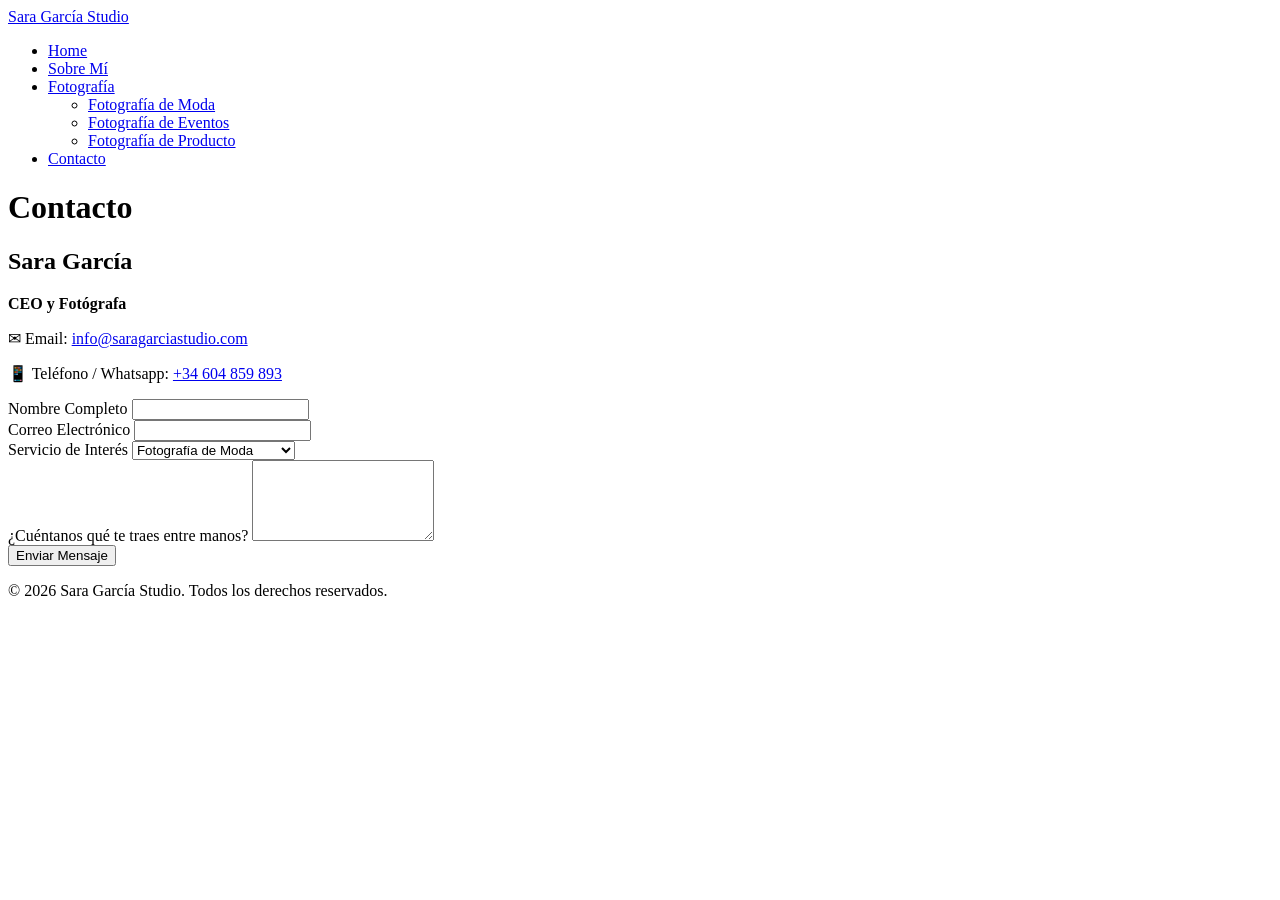
==== contacto.html @ e0ee035c "Create contacto.html" ====
<!DOCTYPE html>
<html lang="es">
<head>
    <meta charset="UTF-8">
    <meta name="viewport" content="width=device-width, initial-scale=1.0">
    <title>Contacto | Sara García Studio</title>
    <meta name="description" content="Ponte en contacto con Sara García Studio para presupuestos o dudas sobre servicios de fotografía y maquillaje.">
    <link rel="stylesheet" href="css/style.css">
</head>
<body>

    <header>
        <nav class="navbar">
            <a href="index.html" class="logo">Sara García Studio</a>
            <ul class="nav-links">
                <li><a href="index.html">Home</a></li>
                <li><a href="sobre-mi.html">Sobre Mí</a></li>
                <li class="dropdown">
                    <a href="#">Fotografía</a>
                    <ul class="dropdown-menu">
                        <li><a href="fotografia-moda.html">Fotografía de Moda</a></li>
                        <li><a href="fotografia-eventos.html">Fotografía de Eventos</a></li>
                        <li><a href="fotografia-producto.html">Fotografía de Producto</a></li>
                    </ul>
                </li>
                <li><a href="contacto.html">Contacto</a></li>
            </ul>
        </nav>
    </header>

    <main class="container page-padding">
        <h1>Contacto</h1>
        
        <div class="contacto-grid">
            <div class="contacto-info">
                <h2>Sara García</h2>
                <p><strong>CEO y Fotógrafa</strong></p>
                <p>✉ Email: <a href="mailto:info@saragarciastudio.com">info@saragarciastudio.com</a></p>
                <p>📱 Teléfono / Whatsapp: <a href="tel:+34604859893">+34 604 859 893</a></p>
            </div>

            <form class="contacto-form" action="#" method="POST">
                <div class="form-group">
                    <label for="nombre">Nombre Completo</label>
                    <input type="text" id="nombre" name="nombre" required>
                </div>
                <div class="form-group">
                    <label for="email">Correo Electrónico</label>
                    <input type="email" id="email" name="email" required>
                </div>
                <div class="form-group">
                    <label for="servicio">Servicio de Interés</label>
                    <select id="servicio" name="servicio">
                        <option value="moda">Fotografía de Moda</option>
                        <option value="producto">Fotografía de Producto</option>
                        <option value="eventos">Fotografía de Eventos</option>
                        <option value="maquillaje">Maquillaje</option>
                        <option value="otro">Otro / Consulta General</option>
                    </select>
                </div>
                <div class="form-group">
                    <label for="mensaje">¿Cuéntanos qué te traes entre manos?</label>
                    <textarea id="mensaje" name="mensaje" rows="5" required></textarea>
                </div>
                <button type="submit" class="btn">Enviar Mensaje</button>
            </form>
        </div>
    </main>

    <footer>
        <div class="container">
            <p>&copy; 2026 Sara García Studio. Todos los derechos reservados.</p>
        </div>
    </footer>

</body>
</html>
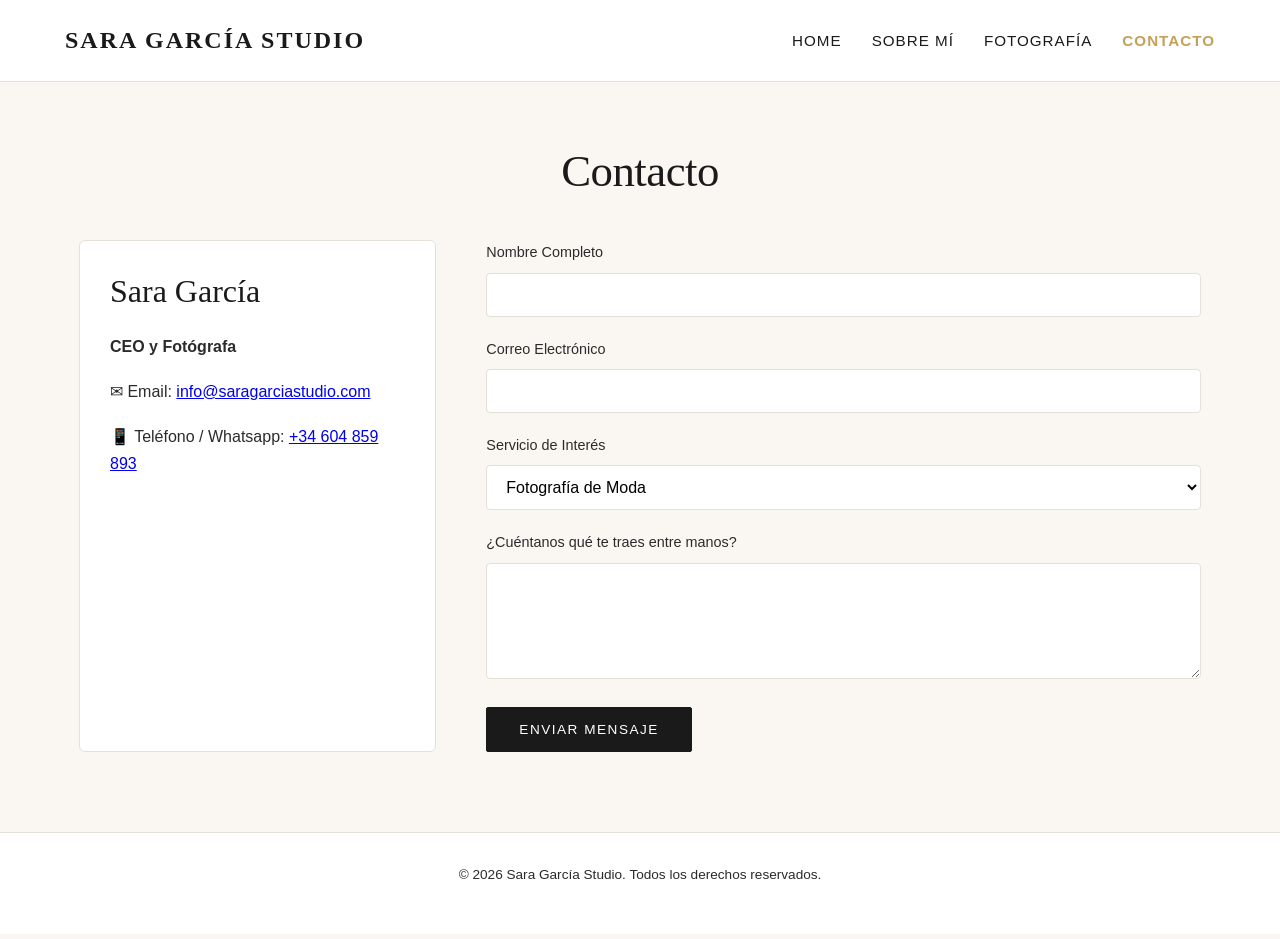
==== commit ad34f7bb: "Update contacto.html" ====
--- a/contacto.html
+++ b/contacto.html
@@ -72,6 +72,6 @@
             <p>&copy; 2026 Sara García Studio. Todos los derechos reservados.</p>
         </div>
     </footer>
-
+   <script src="js/script.js"></script>
 </body>
 </html>
--- a/css/style.css
+++ b/css/style.css
@@ -0,0 +1,288 @@
+/* ==========================================
+   SARA GARCÍA STUDIO - HOJA DE ESTILOS CSS
+   ========================================== */
+
+/* 1. Variables Globales y Reset */
+:root {
+    --primary-color: #1a1a1a;
+    --accent-color: #c5a059;
+    --light-bg: #faf7f2;
+    --card-bg: #ffffff;
+    --text-color: #2b2b2b;
+    --muted-text: #666666;
+    --border-color: #e5e0d8;
+    --font-heading: 'Playfair Display', Georgia, serif;
+    --font-body: 'Plus Jakarta Sans', -apple-system, BlinkMacSystemFont, "Segoe UI", Roboto, sans-serif;
+    --transition-speed: 0.3s;
+}
+
+*, *::before, *::after {
+    box-sizing: border-box;
+    margin: 0;
+    padding: 0;
+}
+
+html {
+    scroll-behavior: smooth;
+}
+
+body {
+    font-family: var(--font-body);
+    color: var(--text-color);
+    background-color: var(--light-bg);
+    line-height: 1.7;
+    font-size: 16px;
+}
+
+/* 2. Maquetación y Contenedores */
+.container {
+    width: 90%;
+    max-width: 1200px;
+    margin: 0 auto;
+    padding: 0 15px;
+}
+
+.page-padding {
+    padding-top: 60px;
+    padding-bottom: 80px;
+}
+
+/* 3. Tipografía y Encabezados */
+h1, h2, h3, h4 {
+    font-family: var(--font-heading);
+    color: var(--primary-color);
+    font-weight: 500;
+    line-height: 1.3;
+}
+
+h1 {
+    font-size: 2.8rem;
+    margin-bottom: 25px;
+    text-align: center;
+    letter-spacing: -0.5px;
+}
+
+h2 {
+    font-size: 2rem;
+    margin-bottom: 20px;
+}
+
+p {
+    margin-bottom: 18px;
+    color: var(--text-color);
+}
+
+p.lead {
+    font-size: 1.2rem;
+    font-weight: 300;
+    color: var(--muted-text);
+}
+
+/* 4. Navegación / Header */
+header {
+    background-color: #ffffff;
+    border-bottom: 1px solid var(--border-color);
+    position: sticky;
+    top: 0;
+    z-index: 1000;
+}
+
+.navbar {
+    display: flex;
+    justify-content: space-between;
+    align-items: center;
+    max-width: 1200px;
+    margin: 0 auto;
+    padding: 20px 25px;
+}
+
+.logo {
+    font-family: var(--font-heading);
+    font-size: 1.5rem;
+    letter-spacing: 2px;
+    text-transform: uppercase;
+    text-decoration: none;
+    color: var(--primary-color);
+    font-weight: 600;
+}
+
+.nav-links {
+    display: flex;
+    list-style: none;
+    gap: 30px;
+    align-items: center;
+}
+
+.nav-links a {
+    text-decoration: none;
+    color: var(--primary-color);
+    font-size: 0.95rem;
+    text-transform: uppercase;
+    letter-spacing: 1px;
+    transition: color var(--transition-speed);
+}
+
+.nav-links a:hover {
+    color: var(--accent-color);
+}
+
+/* Menú Desplegable */
+.dropdown {
+    position: relative;
+}
+
+.dropdown-menu {
+    display: none;
+    position: absolute;
+    top: 100%;
+    left: 0;
+    background-color: #ffffff;
+    box-shadow: 0 10px 25px rgba(0,0,0,0.08);
+    list-style: none;
+    padding: 15px 0;
+    min-width: 220px;
+    border-radius: 4px;
+    border: 1px solid var(--border-color);
+}
+
+.dropdown:hover .dropdown-menu {
+    display: block;
+}
+
+.dropdown-menu li a {
+    padding: 10px 20px;
+    display: block;
+    text-transform: none;
+    font-size: 0.9rem;
+}
+
+.dropdown-menu li a:hover {
+    background-color: var(--light-bg);
+}
+
+/* 5. Botones */
+.btn {
+    display: inline-block;
+    padding: 14px 32px;
+    background-color: var(--primary-color);
+    color: #ffffff;
+    text-decoration: none;
+    text-transform: uppercase;
+    font-size: 0.85rem;
+    letter-spacing: 1.5px;
+    border-radius: 2px;
+    border: 1px solid var(--primary-color);
+    transition: all var(--transition-speed) ease;
+    cursor: pointer;
+}
+
+.btn:hover {
+    background-color: transparent;
+    color: var(--primary-color);
+}
+
+/* 6. Bloques de Servicios & Galerías */
+.servicio-bloque {
+    margin-bottom: 70px;
+    background: var(--card-bg);
+    padding: 40px;
+    border-radius: 6px;
+    border: 1px solid var(--border-color);
+}
+
+.galeria {
+    display: grid;
+    gap: 20px;
+    margin-top: 30px;
+}
+
+.grid-1 { grid-template-columns: 1fr; }
+.grid-2 { grid-template-columns: repeat(2, 1fr); }
+.grid-3 { grid-template-columns: repeat(3, 1fr); }
+.grid-4 { grid-template-columns: repeat(4, 1fr); }
+
+.galeria img {
+    width: 100%;
+    height: 380px;
+    object-fit: cover;
+    border-radius: 4px;
+    transition: transform 0.4s ease, box-shadow 0.4s ease;
+}
+
+.galeria img:hover {
+    transform: translateY(-5px);
+    box-shadow: 0 12px 25px rgba(0,0,0,0.12);
+}
+
+/* 7. Sección CTA */
+.cta {
+    text-align: center;
+    padding: 60px 20px;
+    background-color: var(--primary-color);
+    color: #ffffff;
+    border-radius: 6px;
+    margin-top: 50px;
+}
+
+.cta h2 {
+    color: #ffffff;
+    margin-bottom: 25px;
+}
+
+/* 8. Formulario de Contacto */
+.contacto-grid {
+    display: grid;
+    grid-template-columns: 1fr 2fr;
+    gap: 50px;
+    margin-top: 40px;
+}
+
+.contacto-info {
+    background-color: var(--card-bg);
+    padding: 30px;
+    border-radius: 6px;
+    border: 1px solid var(--border-color);
+}
+
+.contacto-form .form-group {
+    margin-bottom: 20px;
+}
+
+.contacto-form label {
+    display: block;
+    margin-bottom: 8px;
+    font-size: 0.9rem;
+    font-weight: 500;
+}
+
+.contacto-form input,
+.contacto-form select,
+.contacto-form textarea {
+    width: 100%;
+    padding: 12px 15px;
+    border: 1px solid var(--border-color);
+    border-radius: 4px;
+    font-size: 1rem;
+    background-color: #ffffff;
+}
+
+/* 9. Footer */
+footer {
+    background-color: #ffffff;
+    border-top: 1px solid var(--border-color);
+    padding: 30px 0;
+    text-align: center;
+    font-size: 0.85rem;
+    color: var(--muted-text);
+}
+
+/* 10. Responsive para Móviles */
+@media (max-width: 768px) {
+    .grid-2, .grid-3, .grid-4 {
+        grid-template-columns: 1fr;
+    }
+
+    .contacto-grid {
+        grid-template-columns: 1fr;
+    }
+}
